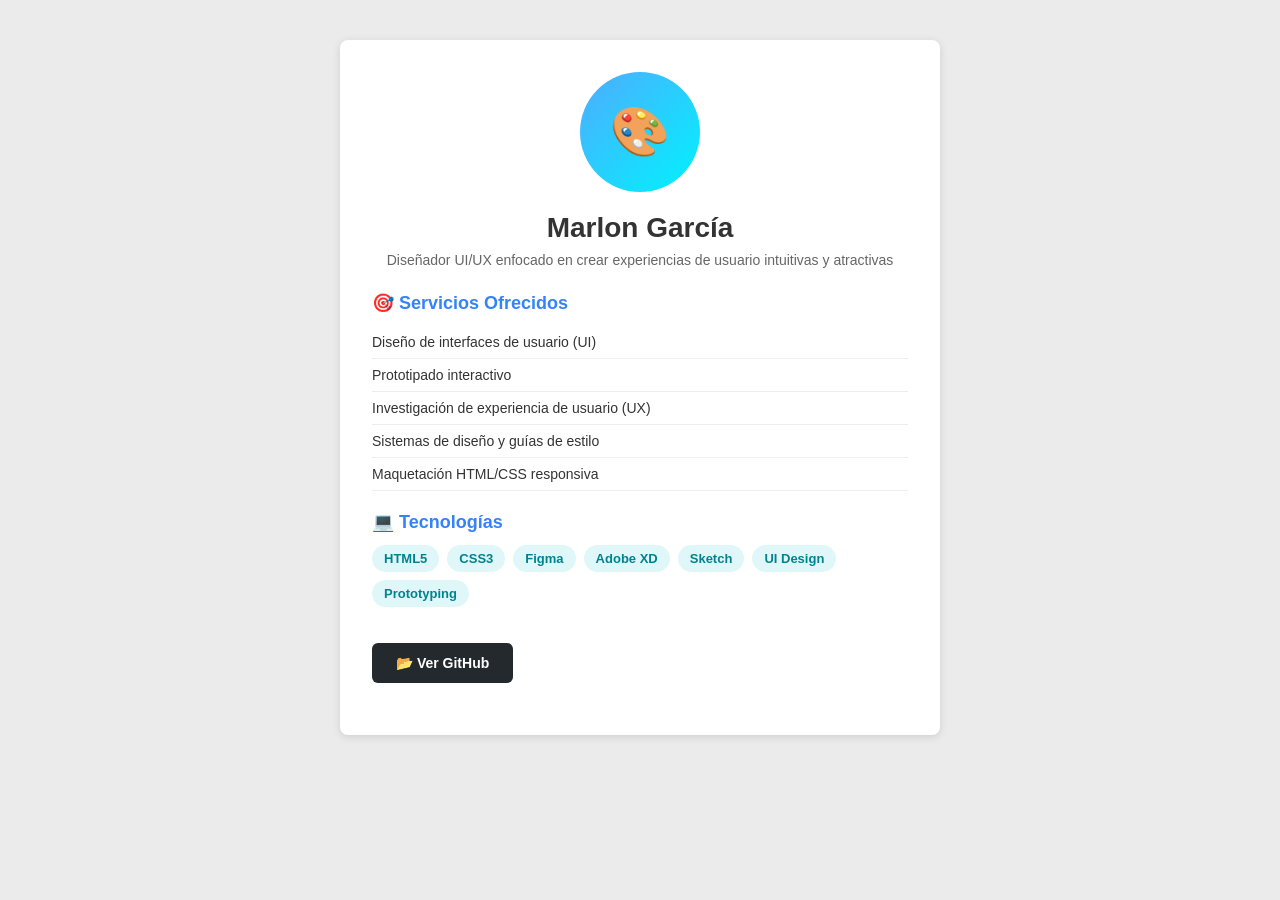
==== portafolio-dev3.html @ 1ff16258 "style: agrega estilos CSS completos a portafolio" ====
<!DOCTYPE html>
<html lang="es">
<head>
    <meta charset="UTF-8">
    <meta name="viewport" content="width=device-width, initial-scale=1.0">
    <title>Portafolio - Marlon</title>
    <link rel="stylesheet" href="styles.css">
    <style>
        .portafolio-card {
            background: white;
            border-radius: 8px;
            padding: 32px;
            max-width: 600px;
            margin: 40px auto;
            box-shadow: 0 2px 8px rgba(0,0,0,0.12);
        }
        .portafolio-avatar {
            width: 120px;
            height: 120px;
            border-radius: 50%;
            background: linear-gradient(135deg, #4facfe 0%, #00f2fe 100%);
            display: flex;
            align-items: center;
            justify-content: center;
            font-size: 48px;
            margin: 0 auto 20px;
        }
        .portafolio-nombre {
            font-size: 28px;
            font-weight: 800;
            text-align: center;
            margin-bottom: 8px;
        }
        .portafolio-descripcion {
            text-align: center;
            color: #666;
            margin-bottom: 24px;
        }
        .portafolio-seccion {
            margin-bottom: 20px;
        }
        .portafolio-seccion h3 {
            font-size: 18px;
            font-weight: 700;
            margin-bottom: 12px;
            color: #3483fa;
        }
        .portafolio-seccion ul {
            list-style: none;
            padding: 0;
        }
        .portafolio-seccion li {
            padding: 8px 0;
            border-bottom: 1px solid #eee;
        }
        .portafolio-tecnologias {
            display: flex;
            flex-wrap: wrap;
            gap: 8px;
        }
        .tech-badge {
            background: #e0f7fa;
            color: #00838f;
            padding: 6px 12px;
            border-radius: 16px;
            font-size: 13px;
            font-weight: 600;
        }
        .portafolio-github {
            display: inline-block;
            background: #24292e;
            color: white;
            padding: 12px 24px;
            border-radius: 6px;
            text-decoration: none;
            font-weight: 600;
            margin-top: 16px;
        }
        .portafolio-github:hover {
            background: #1a1e22;
        }
    </style>
</head>
<body>
    <section class="portafolio-card">
        <div class="portafolio-avatar">🎨</div>
        <h2 class="portafolio-nombre">Marlon García</h2>
        <p class="portafolio-descripcion">Diseñador UI/UX enfocado en crear experiencias de usuario intuitivas y atractivas</p>

        <div class="portafolio-seccion">
            <h3>🎯 Servicios Ofrecidos</h3>
            <ul>
                <li>Diseño de interfaces de usuario (UI)</li>
                <li>Prototipado interactivo</li>
                <li>Investigación de experiencia de usuario (UX)</li>
                <li>Sistemas de diseño y guías de estilo</li>
                <li>Maquetación HTML/CSS responsiva</li>
            </ul>
        </div>

        <div class="portafolio-seccion">
            <h3>💻 Tecnologías</h3>
            <div class="portafolio-tecnologias">
                <span class="tech-badge">HTML5</span>
                <span class="tech-badge">CSS3</span>
                <span class="tech-badge">Figma</span>
                <span class="tech-badge">Adobe XD</span>
                <span class="tech-badge">Sketch</span>
                <span class="tech-badge">UI Design</span>
                <span class="tech-badge">Prototyping</span>
            </div>
        </div>

        <div class="portafolio-seccion">
            <a href="https://github.com/marlon-design" class="portafolio-github" target="_blank">
                📂 Ver GitHub
            </a>
        </div>
    </section>
</body>
</html>
---- styles.css ----
:root {
    --color-amarillo: #fff159;
    --color-azul: #3483fa;
    --color-verde: #00a650;
    --color-naranja: #ff6000;
    --color-texto: #333333;
    --color-gris-bg: #ebebeb;
    --color-gris-borde: #e0e0e0;
    --color-blanco: #ffffff;
    --fuente: 'Nunito', sans-serif;
    --sombra-card: 0 2px 8px rgba(0,0,0,0.12);
    --radio: 8px;
    --ancho-max: 1200px;
}

/* ======= RESET ======= */
*, *::before, *::after {
    box-sizing: border-box;
    margin: 0;
    padding: 0;
}

body {
    font-family: var(--fuente);
    background: var(--color-gris-bg);
    color: var(--color-texto);
    font-size: 14px;
}

a {
    color: inherit;
    text-decoration: none;
}

ul {
    list-style: none;
}

img {
    display: block;
    max-width: 100%;
}

/* ======= UTILIDADES ======= */
.contenedor {
    max-width: var(--ancho-max);
    margin: 0 auto;
    padding: 0 16px;
}

/* ============================================================
   BARRA DE ANUNCIO
   ============================================================ */
.anuncio {
    background: var(--color-azul);
    color: var(--color-blanco);
    text-align: center;
    padding: 8px 16px;
    font-size: 13px;
}

.anuncio a {
    color: var(--color-amarillo);
    font-weight: 700;
}

/* ============================================================
   ENCABEZADO
   ============================================================ */
.encabezado {
    background: var(--color-amarillo);
    position: sticky;
    top: 0;
    z-index: 200;
    box-shadow: 0 1px 4px rgba(0,0,0,0.15);
}

.encabezado-inner {
    display: flex;
    align-items: center;
    gap: 16px;
    padding: 10px 16px;
    max-width: var(--ancho-max);
    margin: 0 auto;
}

/* Logo */
.logo {
    flex-shrink: 0;
    display: flex;
    align-items: center;
}

.logo svg {
    width: 150px;
    height: auto;
}

/* Buscador */
.buscador {
    display: flex;
    flex: 1;
    max-width: 680px;
}

.buscador input {
    width: 100%;
    padding: 11px 16px;
    border: 2px solid transparent;
    border-right: none;
    border-radius: var(--radio) 0 0 var(--radio);
    font-size: 15px;
    font-family: var(--fuente);
    outline: none;
    transition: border-color 0.2s;
}

.buscador input:focus {
    border-color: var(--color-azul);
}

.buscador button {
    background: var(--color-azul);
    border: none;
    padding: 0 18px;
    border-radius: 0 var(--radio) var(--radio) 0;
    cursor: pointer;
    display: flex;
    align-items: center;
    justify-content: center;
    transition: background 0.2s;
}

.buscador button:hover {
    background: #2368c4;
}

.buscador button svg {
    fill: white;
    width: 20px;
    height: 20px;
}

/* Acciones */
.acciones {
    display: flex;
    align-items: center;
    gap: 20px;
    margin-left: auto;
    white-space: nowrap;
    font-size: 13px;
    font-weight: 600;
}

.acciones a {
    transition: opacity 0.2s;
}

.acciones a:hover {
    opacity: 0.7;
}

.acciones .carrito {
    display: flex;
    align-items: center;
    gap: 5px;
}

@media (max-width: 900px) {
    .acciones {
        display: none;
    }
}

@media (max-width: 600px) {
    .logo svg {
        width: 110px;
    }
    .encabezado-inner {
        gap: 10px;
    }
}

/* ============================================================
   NAVEGACIÓN SECUNDARIA
   ============================================================ */
.nav {
    background: var(--color-blanco);
    border-bottom: 1px solid var(--color-gris-borde);
    overflow-x: auto;
    scrollbar-width: none;
}

.nav::-webkit-scrollbar {
    display: none;
}

.nav ul {
    display: flex;
    max-width: var(--ancho-max);
    margin: 0 auto;
    padding: 0 16px;
}

.nav ul li a {
    display: block;
    padding: 11px 14px;
    font-size: 13px;
    white-space: nowrap;
    border-bottom: 2px solid transparent;
    transition: color 0.2s, border-color 0.2s;
}

.nav ul li a:hover {
    color: var(--color-azul);
    border-bottom-color: var(--color-azul);
}

/* ============================================================
   CONTENIDO PRINCIPAL
   ============================================================ */
.principal {
    max-width: var(--ancho-max);
    margin: 16px auto;
    padding: 0 16px;
}

/* ============================================================
   CARRUSEL
   ============================================================ */
.carrusel {
    position: relative;
    border-radius: var(--radio);
    overflow: hidden;
    margin-bottom: 16px;
}

.carrusel-pista {
    display: flex;
    transition: transform 0.45s ease;
}

.slide {
    min-width: 100%;
    height: 240px;
    display: flex;
    align-items: center;
    justify-content: center;
    text-align: center;
    color: var(--color-blanco);
    padding: 24px;
}

.slide-1 {
    background: linear-gradient(135deg, #1a73e8, #0d47a1);
}

.slide-2 {
    background: linear-gradient(135deg, #00c853, #007a3d);
}

.slide-3 {
    background: linear-gradient(135deg, #ff6d00, #bf360c);
}

.slide-contenido h2 {
    font-size: clamp(20px, 4vw, 36px);
    font-weight: 800;
    margin-bottom: 8px;
}

.slide-contenido p {
    font-size: clamp(13px, 2vw, 17px);
    opacity: 0.9;
    margin-bottom: 16px;
}

.slide-btn {
    display: inline-block;
    background: var(--color-blanco);
    border-radius: 4px;
    padding: 10px 24px;
    font-weight: 700;
    font-size: 14px;
    transition: opacity 0.2s;
}

.slide-btn:hover {
    opacity: 0.85;
}

.slide-1 .slide-btn {
    color: #1a73e8;
}

.slide-2 .slide-btn {
    color: #007a3d;
}

.slide-3 .slide-btn {
    color: #bf360c;
}

.carrusel-btn {
    position: absolute;
    top: 50%;
    transform: translateY(-50%);
    background: rgba(255,255,255,0.85);
    border: none;
    width: 36px;
    height: 36px;
    border-radius: 50%;
    font-size: 22px;
    cursor: pointer;
    display: flex;
    align-items: center;
    justify-content: center;
    box-shadow: var(--sombra-card);
    transition: background 0.2s;
}

.carrusel-btn:hover {
    background: var(--color-blanco);
}

.carrusel-btn.prev {
    left: 12px;
}

.carrusel-btn.next {
    right: 12px;
}

.carrusel-puntos {
    position: absolute;
    bottom: 12px;
    left: 50%;
    transform: translateX(-50%);
    display: flex;
    gap: 7px;
}

.carrusel-puntos button {
    width: 9px;
    height: 9px;
    border-radius: 50%;
    border: none;
    background: rgba(255,255,255,0.5);
    cursor: pointer;
    padding: 0;
    transition: background 0.2s;
}

.carrusel-puntos button.activo {
    background: var(--color-blanco);
}

/* ============================================================
   SECCIONES
   ============================================================ */
.seccion {
    background: var(--color-blanco);
    border-radius: var(--radio);
    padding: 24px;
    margin-bottom: 16px;
}

.seccion-encabezado {
    display: flex;
    justify-content: space-between;
    align-items: center;
    margin-bottom: 20px;
}

.seccion-titulo {
    font-size: 20px;
    font-weight: 800;
}

.ver-mas {
    font-size: 13px;
    color: var(--color-azul);
    font-weight: 600;
}

.ver-mas:hover {
    text-decoration: underline;
}

/* ============================================================
   CATEGORÍAS
   ============================================================ */
.grilla-cat {
    display: grid;
    grid-template-columns: repeat(auto-fill, minmax(90px, 1fr));
    gap: 8px;
}

.cat-item {
    display: flex;
    flex-direction: column;
    align-items: center;
    gap: 8px;
    padding: 12px 8px;
    border-radius: var(--radio);
    cursor: pointer;
    transition: background 0.2s;
    text-align: center;
}

.cat-item:hover {
    background: var(--color-gris-bg);
}

.cat-icono {
    width: 60px;
    height: 60px;
    border-radius: 50%;
    display: flex;
    align-items: center;
    justify-content: center;
    font-size: 26px;
}

.cat-item span {
    font-size: 11px;
    line-height: 1.35;
    font-weight: 600;
}

/* ============================================================
   PRODUCTOS
   ============================================================ */
.grilla-productos {
    display: grid;
    grid-template-columns: repeat(auto-fill, minmax(180px, 1fr));
}

.producto-card {
    padding: 16px;
    border-right: 1px solid var(--color-gris-borde);
    border-bottom: 1px solid var(--color-gris-borde);
    cursor: pointer;
    position: relative;
    transition: box-shadow 0.2s;
    display: flex;
    flex-direction: column;
}

.producto-card:hover {
    box-shadow: var(--sombra-card);
    z-index: 1;
}

.producto-emoji {
    font-size: 60px;
    text-align: center;
    margin-bottom: 12px;
    user-select: none;
}

.etiqueta {
    display: inline-block;
    background: var(--color-naranja);
    color: var(--color-blanco);
    font-size: 10px;
    font-weight: 700;
    padding: 2px 6px;
    border-radius: 3px;
    margin-bottom: 6px;
    align-self: flex-start;
}

.producto-nombre {
    font-size: 13px;
    line-height: 1.45;
    margin-bottom: 8px;
    display: -webkit-box;
    -webkit-line-clamp: 2;
    -webkit-box-orient: vertical;
    overflow: hidden;
}

.producto-precio-anterior {
    font-size: 12px;
    color: #999;
    text-decoration: line-through;
}

.producto-precio {
    font-size: 22px;
    font-weight: 300;
}

.producto-descuento {
    font-size: 13px;
    font-weight: 700;
    color: var(--color-verde);
}

.producto-envio {
    font-size: 12px;
    color: var(--color-verde);
    font-weight: 600;
    margin-top: 4px;
}

@media (max-width: 600px) {
    .grilla-productos {
        grid-template-columns: repeat(2, 1fr);
    }
}

/* ============================================================
   PIE DE PÁGINA
   ============================================================ */
.pie {
    background: var(--color-gris-bg);
    border-top: 1px solid #ccc;
    margin-top: 32px;
}

.pie-grilla {
    display: grid;
    grid-template-columns: repeat(auto-fit, minmax(160px, 1fr));
    gap: 24px;
    max-width: var(--ancho-max);
    margin: 0 auto;
    padding: 32px 16px;
}

.pie-columna h4 {
    font-size: 13px;
    font-weight: 800;
    margin-bottom: 12px;
}

.pie-columna a {
    display: block;
    font-size: 13px;
    color: #666;
    margin-bottom: 8px;
}

.pie-columna a:hover {
    color: var(--color-azul);
    text-decoration: underline;
}

.pie-inferior {
    background: var(--color-blanco);
    border-top: 1px solid var(--color-gris-borde);
    text-align: center;
    padding: 14px 16px;
    font-size: 12px;
    color: #999;
}
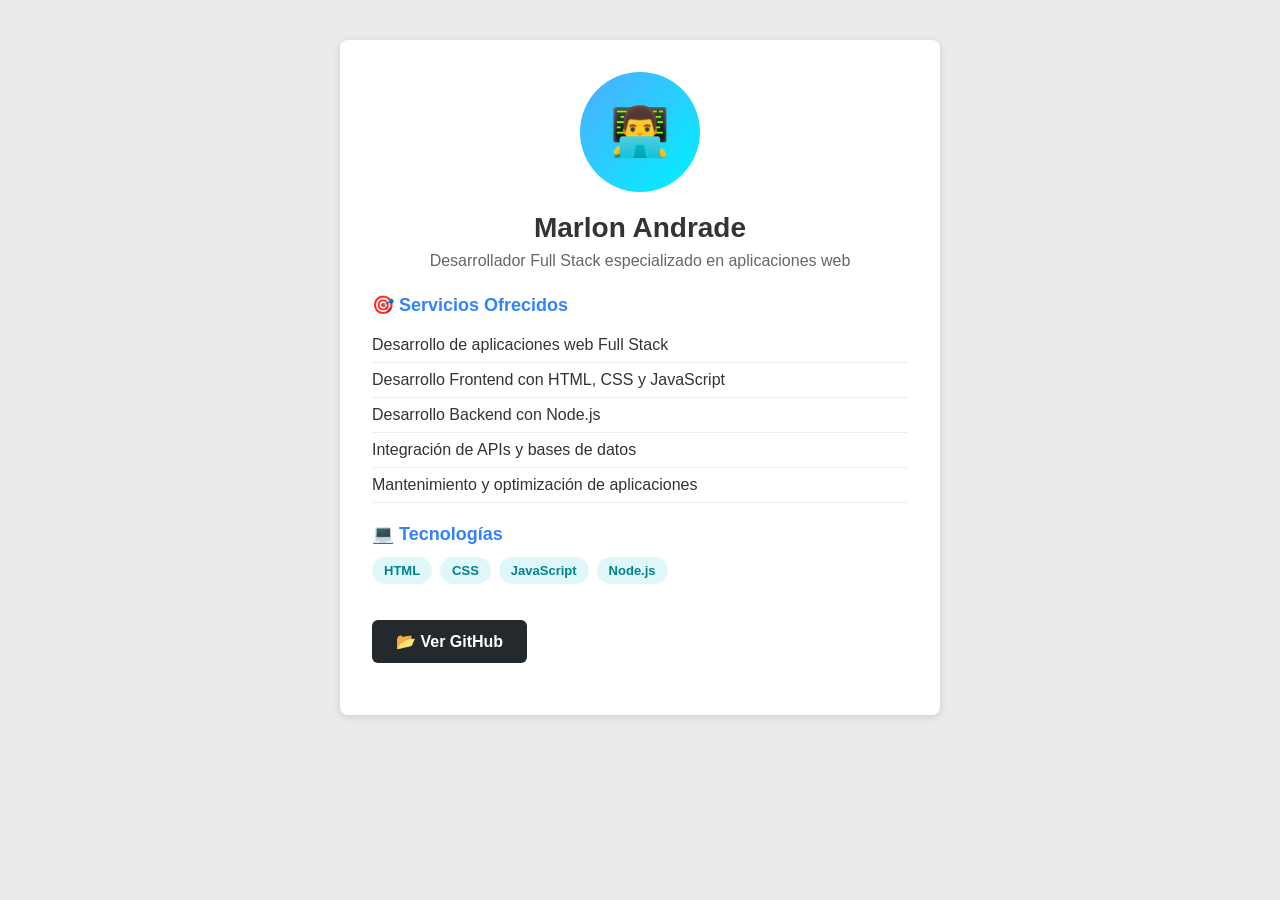
==== commit 1ed79776: "feat: actualizar portafolio dev3 con información de Marlon Andrade Full Stack" ====
--- a/portafolio-dev3.html
+++ b/portafolio-dev3.html
@@ -83,31 +83,28 @@
 </head>
 <body>
     <section class="portafolio-card">
-        <div class="portafolio-avatar">🎨</div>
-        <h2 class="portafolio-nombre">Marlon García</h2>
-        <p class="portafolio-descripcion">Diseñador UI/UX enfocado en crear experiencias de usuario intuitivas y atractivas</p>
+        <div class="portafolio-avatar">👨‍💻</div>
+        <h2 class="portafolio-nombre">Marlon Andrade</h2>
+        <p class="portafolio-descripcion">Desarrollador Full Stack especializado en aplicaciones web</p>
 
         <div class="portafolio-seccion">
             <h3>🎯 Servicios Ofrecidos</h3>
             <ul>
-                <li>Diseño de interfaces de usuario (UI)</li>
-                <li>Prototipado interactivo</li>
-                <li>Investigación de experiencia de usuario (UX)</li>
-                <li>Sistemas de diseño y guías de estilo</li>
-                <li>Maquetación HTML/CSS responsiva</li>
+                <li>Desarrollo de aplicaciones web Full Stack</li>
+                <li>Desarrollo Frontend con HTML, CSS y JavaScript</li>
+                <li>Desarrollo Backend con Node.js</li>
+                <li>Integración de APIs y bases de datos</li>
+                <li>Mantenimiento y optimización de aplicaciones</li>
             </ul>
         </div>
 
         <div class="portafolio-seccion">
             <h3>💻 Tecnologías</h3>
             <div class="portafolio-tecnologias">
-                <span class="tech-badge">HTML5</span>
-                <span class="tech-badge">CSS3</span>
-                <span class="tech-badge">Figma</span>
-                <span class="tech-badge">Adobe XD</span>
-                <span class="tech-badge">Sketch</span>
-                <span class="tech-badge">UI Design</span>
-                <span class="tech-badge">Prototyping</span>
+                <span class="tech-badge">HTML</span>
+                <span class="tech-badge">CSS</span>
+                <span class="tech-badge">JavaScript</span>
+                <span class="tech-badge">Node.js</span>
             </div>
         </div>
 
--- a/styles.css
+++ b/styles.css
@@ -1,557 +1,546 @@
-:root {
-    --color-amarillo: #fff159;
-    --color-azul: #3483fa;
-    --color-verde: #00a650;
-    --color-naranja: #ff6000;
-    --color-texto: #333333;
-    --color-gris-bg: #ebebeb;
-    --color-gris-borde: #e0e0e0;
-    --color-blanco: #ffffff;
-    --fuente: 'Nunito', sans-serif;
-    --sombra-card: 0 2px 8px rgba(0,0,0,0.12);
-    --radio: 8px;
-    --ancho-max: 1200px;
-}
-
-/* ======= RESET ======= */
-*, *::before, *::after {
-    box-sizing: border-box;
-    margin: 0;
-    padding: 0;
-}
-
-body {
-    font-family: var(--fuente);
-    background: var(--color-gris-bg);
-    color: var(--color-texto);
-    font-size: 14px;
-}
-
-a {
-    color: inherit;
-    text-decoration: none;
-}
-
-ul {
-    list-style: none;
-}
-
-img {
-    display: block;
-    max-width: 100%;
-}
-
-/* ======= UTILIDADES ======= */
-.contenedor {
-    max-width: var(--ancho-max);
-    margin: 0 auto;
-    padding: 0 16px;
-}
-
-/* ============================================================
-   BARRA DE ANUNCIO
-   ============================================================ */
-.anuncio {
-    background: var(--color-azul);
-    color: var(--color-blanco);
-    text-align: center;
-    padding: 8px 16px;
-    font-size: 13px;
-}
-
-.anuncio a {
-    color: var(--color-amarillo);
-    font-weight: 700;
-}
-
-/* ============================================================
-   ENCABEZADO
-   ============================================================ */
-.encabezado {
-    background: var(--color-amarillo);
-    position: sticky;
-    top: 0;
-    z-index: 200;
-    box-shadow: 0 1px 4px rgba(0,0,0,0.15);
-}
-
-.encabezado-inner {
-    display: flex;
-    align-items: center;
-    gap: 16px;
-    padding: 10px 16px;
-    max-width: var(--ancho-max);
-    margin: 0 auto;
-}
-
-/* Logo */
-.logo {
-    flex-shrink: 0;
-    display: flex;
-    align-items: center;
-}
-
-.logo svg {
-    width: 150px;
-    height: auto;
-}
-
-/* Buscador */
-.buscador {
-    display: flex;
-    flex: 1;
-    max-width: 680px;
-}
-
-.buscador input {
-    width: 100%;
-    padding: 11px 16px;
-    border: 2px solid transparent;
-    border-right: none;
-    border-radius: var(--radio) 0 0 var(--radio);
-    font-size: 15px;
-    font-family: var(--fuente);
-    outline: none;
-    transition: border-color 0.2s;
-}
-
-.buscador input:focus {
-    border-color: var(--color-azul);
-}
-
-.buscador button {
-    background: var(--color-azul);
-    border: none;
-    padding: 0 18px;
-    border-radius: 0 var(--radio) var(--radio) 0;
-    cursor: pointer;
-    display: flex;
-    align-items: center;
-    justify-content: center;
-    transition: background 0.2s;
-}
-
-.buscador button:hover {
-    background: #2368c4;
-}
-
-.buscador button svg {
-    fill: white;
-    width: 20px;
-    height: 20px;
-}
-
-/* Acciones */
-.acciones {
-    display: flex;
-    align-items: center;
-    gap: 20px;
-    margin-left: auto;
-    white-space: nowrap;
-    font-size: 13px;
-    font-weight: 600;
-}
-
-.acciones a {
-    transition: opacity 0.2s;
-}
-
-.acciones a:hover {
-    opacity: 0.7;
-}
-
-.acciones .carrito {
-    display: flex;
-    align-items: center;
-    gap: 5px;
-}
-
-@media (max-width: 900px) {
-    .acciones {
-        display: none;
-    }
-}
-
-@media (max-width: 600px) {
-    .logo svg {
-        width: 110px;
-    }
-    .encabezado-inner {
-        gap: 10px;
-    }
-}
-
-/* ============================================================
-   NAVEGACIÓN SECUNDARIA
-   ============================================================ */
-.nav {
-    background: var(--color-blanco);
-    border-bottom: 1px solid var(--color-gris-borde);
-    overflow-x: auto;
-    scrollbar-width: none;
-}
-
-.nav::-webkit-scrollbar {
-    display: none;
-}
-
-.nav ul {
-    display: flex;
-    max-width: var(--ancho-max);
-    margin: 0 auto;
-    padding: 0 16px;
-}
-
-.nav ul li a {
-    display: block;
-    padding: 11px 14px;
-    font-size: 13px;
-    white-space: nowrap;
-    border-bottom: 2px solid transparent;
-    transition: color 0.2s, border-color 0.2s;
-}
-
-.nav ul li a:hover {
-    color: var(--color-azul);
-    border-bottom-color: var(--color-azul);
-}
-
-/* ============================================================
-   CONTENIDO PRINCIPAL
-   ============================================================ */
-.principal {
-    max-width: var(--ancho-max);
-    margin: 16px auto;
-    padding: 0 16px;
-}
-
-/* ============================================================
-   CARRUSEL
-   ============================================================ */
-.carrusel {
-    position: relative;
-    border-radius: var(--radio);
-    overflow: hidden;
-    margin-bottom: 16px;
-}
-
-.carrusel-pista {
-    display: flex;
-    transition: transform 0.45s ease;
-}
-
-.slide {
-    min-width: 100%;
-    height: 240px;
-    display: flex;
-    align-items: center;
-    justify-content: center;
-    text-align: center;
-    color: var(--color-blanco);
-    padding: 24px;
-}
-
-.slide-1 {
-    background: linear-gradient(135deg, #1a73e8, #0d47a1);
-}
-
-.slide-2 {
-    background: linear-gradient(135deg, #00c853, #007a3d);
-}
-
-.slide-3 {
-    background: linear-gradient(135deg, #ff6d00, #bf360c);
-}
-
-.slide-contenido h2 {
-    font-size: clamp(20px, 4vw, 36px);
-    font-weight: 800;
-    margin-bottom: 8px;
-}
-
-.slide-contenido p {
-    font-size: clamp(13px, 2vw, 17px);
-    opacity: 0.9;
-    margin-bottom: 16px;
-}
-
-.slide-btn {
-    display: inline-block;
-    background: var(--color-blanco);
-    border-radius: 4px;
-    padding: 10px 24px;
-    font-weight: 700;
-    font-size: 14px;
-    transition: opacity 0.2s;
-}
-
-.slide-btn:hover {
-    opacity: 0.85;
-}
-
-.slide-1 .slide-btn {
-    color: #1a73e8;
-}
-
-.slide-2 .slide-btn {
-    color: #007a3d;
-}
-
-.slide-3 .slide-btn {
-    color: #bf360c;
-}
-
-.carrusel-btn {
-    position: absolute;
-    top: 50%;
-    transform: translateY(-50%);
-    background: rgba(255,255,255,0.85);
-    border: none;
-    width: 36px;
-    height: 36px;
-    border-radius: 50%;
-    font-size: 22px;
-    cursor: pointer;
-    display: flex;
-    align-items: center;
-    justify-content: center;
-    box-shadow: var(--sombra-card);
-    transition: background 0.2s;
-}
-
-.carrusel-btn:hover {
-    background: var(--color-blanco);
-}
-
-.carrusel-btn.prev {
-    left: 12px;
-}
-
-.carrusel-btn.next {
-    right: 12px;
-}
-
-.carrusel-puntos {
-    position: absolute;
-    bottom: 12px;
-    left: 50%;
-    transform: translateX(-50%);
-    display: flex;
-    gap: 7px;
-}
-
-.carrusel-puntos button {
-    width: 9px;
-    height: 9px;
-    border-radius: 50%;
-    border: none;
-    background: rgba(255,255,255,0.5);
-    cursor: pointer;
-    padding: 0;
-    transition: background 0.2s;
-}
-
-.carrusel-puntos button.activo {
-    background: var(--color-blanco);
-}
-
-/* ============================================================
-   SECCIONES
-   ============================================================ */
-.seccion {
-    background: var(--color-blanco);
-    border-radius: var(--radio);
-    padding: 24px;
-    margin-bottom: 16px;
-}
-
-.seccion-encabezado {
-    display: flex;
-    justify-content: space-between;
-    align-items: center;
-    margin-bottom: 20px;
-}
-
-.seccion-titulo {
-    font-size: 20px;
-    font-weight: 800;
-}
-
-.ver-mas {
-    font-size: 13px;
-    color: var(--color-azul);
-    font-weight: 600;
-}
-
-.ver-mas:hover {
-    text-decoration: underline;
-}
-
-/* ============================================================
-   CATEGORÍAS
-   ============================================================ */
-.grilla-cat {
-    display: grid;
-    grid-template-columns: repeat(auto-fill, minmax(90px, 1fr));
-    gap: 8px;
-}
-
-.cat-item {
-    display: flex;
-    flex-direction: column;
-    align-items: center;
-    gap: 8px;
-    padding: 12px 8px;
-    border-radius: var(--radio);
-    cursor: pointer;
-    transition: background 0.2s;
-    text-align: center;
-}
-
-.cat-item:hover {
-    background: var(--color-gris-bg);
-}
-
-.cat-icono {
-    width: 60px;
-    height: 60px;
-    border-radius: 50%;
-    display: flex;
-    align-items: center;
-    justify-content: center;
-    font-size: 26px;
-}
-
-.cat-item span {
-    font-size: 11px;
-    line-height: 1.35;
-    font-weight: 600;
-}
-
-/* ============================================================
-   PRODUCTOS
-   ============================================================ */
-.grilla-productos {
-    display: grid;
-    grid-template-columns: repeat(auto-fill, minmax(180px, 1fr));
-}
-
-.producto-card {
-    padding: 16px;
-    border-right: 1px solid var(--color-gris-borde);
-    border-bottom: 1px solid var(--color-gris-borde);
-    cursor: pointer;
-    position: relative;
-    transition: box-shadow 0.2s;
-    display: flex;
-    flex-direction: column;
-}
-
-.producto-card:hover {
-    box-shadow: var(--sombra-card);
-    z-index: 1;
-}
-
-.producto-emoji {
-    font-size: 60px;
-    text-align: center;
-    margin-bottom: 12px;
-    user-select: none;
-}
-
-.etiqueta {
-    display: inline-block;
-    background: var(--color-naranja);
-    color: var(--color-blanco);
-    font-size: 10px;
-    font-weight: 700;
-    padding: 2px 6px;
-    border-radius: 3px;
-    margin-bottom: 6px;
-    align-self: flex-start;
-}
-
-.producto-nombre {
-    font-size: 13px;
-    line-height: 1.45;
-    margin-bottom: 8px;
-    display: -webkit-box;
-    -webkit-line-clamp: 2;
-    -webkit-box-orient: vertical;
-    overflow: hidden;
-}
-
-.producto-precio-anterior {
-    font-size: 12px;
-    color: #999;
-    text-decoration: line-through;
-}
-
-.producto-precio {
-    font-size: 22px;
-    font-weight: 300;
-}
-
-.producto-descuento {
-    font-size: 13px;
-    font-weight: 700;
-    color: var(--color-verde);
-}
-
-.producto-envio {
-    font-size: 12px;
-    color: var(--color-verde);
-    font-weight: 600;
-    margin-top: 4px;
-}
-
-@media (max-width: 600px) {
-    .grilla-productos {
-        grid-template-columns: repeat(2, 1fr);
-    }
-}
-
-/* ============================================================
-   PIE DE PÁGINA
-   ============================================================ */
-.pie {
-    background: var(--color-gris-bg);
-    border-top: 1px solid #ccc;
-    margin-top: 32px;
-}
-
-.pie-grilla {
-    display: grid;
-    grid-template-columns: repeat(auto-fit, minmax(160px, 1fr));
-    gap: 24px;
-    max-width: var(--ancho-max);
-    margin: 0 auto;
-    padding: 32px 16px;
-}
-
-.pie-columna h4 {
-    font-size: 13px;
-    font-weight: 800;
-    margin-bottom: 12px;
-}
-
-.pie-columna a {
-    display: block;
-    font-size: 13px;
-    color: #666;
-    margin-bottom: 8px;
-}
-
-.pie-columna a:hover {
-    color: var(--color-azul);
-    text-decoration: underline;
-}
-
-.pie-inferior {
-    background: var(--color-blanco);
-    border-top: 1px solid var(--color-gris-borde);
-    text-align: center;
-    padding: 14px 16px;
-    font-size: 12px;
-    color: #999;
-}
+/* =========================
+RESET
+========================= */
+
+*{
+margin:0;
+padding:0;
+box-sizing:border-box;
+}
+
+body{
+font-family:'Nunito',sans-serif;
+background:#ebebeb;
+color:#333;
+}
+
+a{
+text-decoration:none;
+color:inherit;
+}
+
+img{
+max-width:100%;
+display:block;
+}
+
+/* =========================
+ANUNCIO SUPERIOR
+========================= */
+
+.anuncio{
+background:#3483fa;
+color:white;
+text-align:center;
+padding:8px;
+font-size:13px;
+}
+
+/* =========================
+NAVBAR
+========================= */
+
+.navbar{
+background:#ffd600;
+padding-bottom:10px;
+}
+
+.nav-container{
+max-width:1200px;
+margin:auto;
+display:flex;
+align-items:center;
+gap:20px;
+padding:10px 20px;
+}
+
+/* LOGO */
+
+.logo img{
+height:40px;
+}
+
+/* BUSCADOR */
+
+.search-container{
+flex:1;
+display:flex;
+}
+
+.search-input{
+flex:1;
+height:40px;
+border:none;
+padding:10px;
+font-size:15px;
+border-radius:6px 0 0 6px;
+}
+
+.search-btn{
+width:50px;
+border:none;
+background:white;
+border-radius:0 6px 6px 0;
+cursor:pointer;
+font-size:18px;
+}
+
+/* PROMO */
+
+.promo-banner{
+font-size:14px;
+}
+
+/* NAV BOTTOM */
+
+.nav-bottom .nav-container{
+justify-content:space-between;
+}
+
+.nav-right{
+display:flex;
+align-items:center;
+gap:18px;
+font-size:14px;
+}
+
+.nav-right button{
+background:none;
+border:none;
+font-weight:700;
+cursor:pointer;
+}
+
+.location-btn{
+background:none;
+border:none;
+font-size:14px;
+cursor:pointer;
+}
+
+/* =========================
+HERO
+========================= */
+
+.hero{
+max-width:1200px;
+margin:30px auto;
+padding:0 20px;
+}
+
+.hero-slider{
+position:relative;
+}
+
+.hero-slide{
+display:none;
+}
+
+.hero-slide.active{
+display:block;
+}
+
+/* HERO CONTENIDO */
+
+.hero-inner{
+display:flex;
+justify-content:space-between;
+align-items:center;
+background:linear-gradient(180deg,#ffd600,#ffd94c);
+border-radius:10px;
+padding:40px;
+}
+
+/* HERO TEXTO */
+
+.hero-badge{
+background:white;
+padding:6px 14px;
+border-radius:20px;
+font-size:12px;
+font-weight:700;
+display:inline-block;
+margin-bottom:10px;
+}
+
+.hero-title{
+font-size:50px;
+font-weight:900;
+line-height:1.1;
+}
+
+.hero-title span{
+display:block;
+}
+
+.hero-sub{
+margin-top:10px;
+font-weight:700;
+}
+
+/* HERO CARD */
+
+.hero-card{
+background:white;
+padding:20px;
+border-radius:14px;
+width:300px;
+box-shadow:0 10px 30px rgba(0,0,0,0.1);
+}
+
+.promo-top{
+font-size:12px;
+text-align:center;
+color:#666;
+}
+
+.promo-big{
+font-size:34px;
+font-weight:900;
+text-align:center;
+margin:10px 0;
+}
+
+.promo-code{
+text-align:center;
+font-weight:700;
+}
+
+.btn-primary{
+display:block;
+background:#1f3a6d;
+color:white;
+text-align:center;
+padding:12px;
+border-radius:10px;
+margin-top:12px;
+font-weight:800;
+}
+
+/* =========================
+SLIDER DOTS
+========================= */
+
+.hero-dots{
+display:flex;
+justify-content:center;
+margin-top:15px;
+gap:8px;
+}
+
+.dot{
+width:10px;
+height:10px;
+border-radius:50%;
+background:#ccc;
+cursor:pointer;
+}
+
+.dot.active{
+background:#3483fa;
+transform:scale(1.2);
+}
+
+/* =========================
+FEATURE CARDS
+========================= */
+
+.feature-row{
+max-width:1200px;
+margin:20px auto;
+padding:0 20px;
+}
+
+.feature-cards{
+display:flex;
+gap:20px;
+justify-content:center;
+}
+
+.feature-card{
+background:white;
+padding:20px;
+border-radius:12px;
+width:180px;
+text-align:center;
+box-shadow:0 5px 15px rgba(0,0,0,0.05);
+transition:.3s;
+}
+
+.feature-card:hover{
+transform:translateY(-5px);
+}
+
+.feature-icon{
+font-size:28px;
+margin-bottom:8px;
+}
+
+.feature-title{
+font-weight:700;
+}
+
+/* ========================================
+SECCION DESARROLLADORES 
+======================================== */
+
+.portfolio{
+max-width:1200px;
+margin:60px auto;
+padding:0 20px;
+}
+
+.section-title{
+text-align:center;
+font-size:32px;
+font-weight:800;
+margin-bottom:10px;
+}
+
+.section-subtitle{
+text-align:center;
+color:#666;
+margin-bottom:40px;
+}
+
+/* GRID */
+
+.dev-grid{
+display:grid;
+grid-template-columns:repeat(auto-fit,minmax(280px,1fr));
+gap:30px;
+}
+
+/* CARD */
+
+.dev-card{
+background:white;
+border-radius:16px;
+padding:25px;
+box-shadow:0 10px 30px rgba(0,0,0,0.08);
+transition:all .35s ease;
+position:relative;
+overflow:hidden;
+}
+
+.dev-card:hover{
+transform:translateY(-10px);
+box-shadow:0 20px 45px rgba(0,0,0,0.15);
+}
+
+/* HEADER */
+
+.dev-header{
+text-align:center;
+margin-bottom:15px;
+}
+
+/* FOTO */
+
+.dev-avatar{
+width:100px;
+height:100px;
+margin:auto;
+border-radius:50%;
+overflow:hidden;
+border:4px solid #ffd600;
+margin-bottom:12px;
+}
+
+.dev-avatar img{
+width:100%;
+height:100%;
+object-fit:cover;
+}
+
+/* INFO */
+
+.dev-info h3{
+font-size:20px;
+font-weight:800;
+margin-bottom:4px;
+}
+
+.dev-role{
+font-size:14px;
+color:#666;
+}
+
+/* DESCRIPCION */
+
+.dev-description{
+font-size:14px;
+text-align:center;
+color:#555;
+margin:15px 0;
+}
+
+/* TECNOLOGIAS */
+
+.dev-section h4{
+font-size:14px;
+margin-bottom:8px;
+text-align:center;
+}
+
+.tech-tags{
+display:flex;
+flex-wrap:wrap;
+justify-content:center;
+gap:8px;
+margin-bottom:15px;
+}
+
+.tech-tag{
+background:#f1f1f1;
+padding:6px 10px;
+border-radius:8px;
+font-size:12px;
+font-weight:700;
+}
+
+/* COLORES TECNOLOGIAS */
+
+.tech-tag:nth-child(1){
+background:#ffe5e5;
+}
+
+.tech-tag:nth-child(2){
+background:#e5f2ff;
+}
+
+.tech-tag:nth-child(3){
+background:#fff4d6;
+}
+
+.tech-tag:nth-child(4){
+background:#e7ffe8;
+}
+
+/* BOTON */
+
+.dev-links{
+text-align:center;
+}
+
+.dev-btn{
+display:inline-block;
+background:#3483fa;
+color:white;
+padding:8px 16px;
+border-radius:8px;
+font-size:13px;
+font-weight:700;
+transition:.3s;
+}
+
+.dev-btn:hover{
+background:#2968c8;
+transform:scale(1.05);
+}
+
+/* EFECTO DECORATIVO */
+
+.dev-card::before{
+content:"";
+position:absolute;
+top:-40px;
+right:-40px;
+width:120px;
+height:120px;
+background:#ffd600;
+border-radius:50%;
+opacity:.2;
+}
+/* =========================
+RESPONSIVE
+========================= */
+
+@media (max-width:900px){
+
+.hero-inner{
+flex-direction:column;
+gap:20px;
+text-align:center;
+}
+
+.hero-title{
+font-size:36px;
+}
+
+.feature-cards{
+flex-wrap:wrap;
+}
+
+}
+
+@media (max-width:600px){
+
+.nav-container{
+flex-direction:column;
+align-items:flex-start;
+}
+
+.nav-right{
+flex-wrap:wrap;
+}
+
+.search-container{
+width:100%;
+}
+
+}
+/* =========================
+FOOTER PROFESIONAL
+========================= */
+
+.footer{
+background:#ffffff;
+margin-top:60px;
+border-top:1px solid #e6e6e6;
+}
+
+.footer-container{
+max-width:1200px;
+margin:auto;
+padding:40px 20px;
+}
+
+.footer-grid{
+display:grid;
+grid-template-columns:repeat(auto-fit,minmax(200px,1fr));
+gap:40px;
+}
+
+/* COLUMNAS */
+
+.footer-col h4{
+font-size:14px;
+font-weight:800;
+margin-bottom:15px;
+color:#333;
+}
+
+.footer-col a{
+display:block;
+font-size:13px;
+color:#666;
+margin-bottom:8px;
+transition:.25s;
+}
+
+.footer-col a:hover{
+color:#3483fa;
+padding-left:4px;
+}
+
+/* PARTE INFERIOR */
+
+.footer-bottom{
+border-top:1px solid #eee;
+text-align:center;
+padding:15px;
+font-size:12px;
+color:#888;
+background:#fafafa;
+}
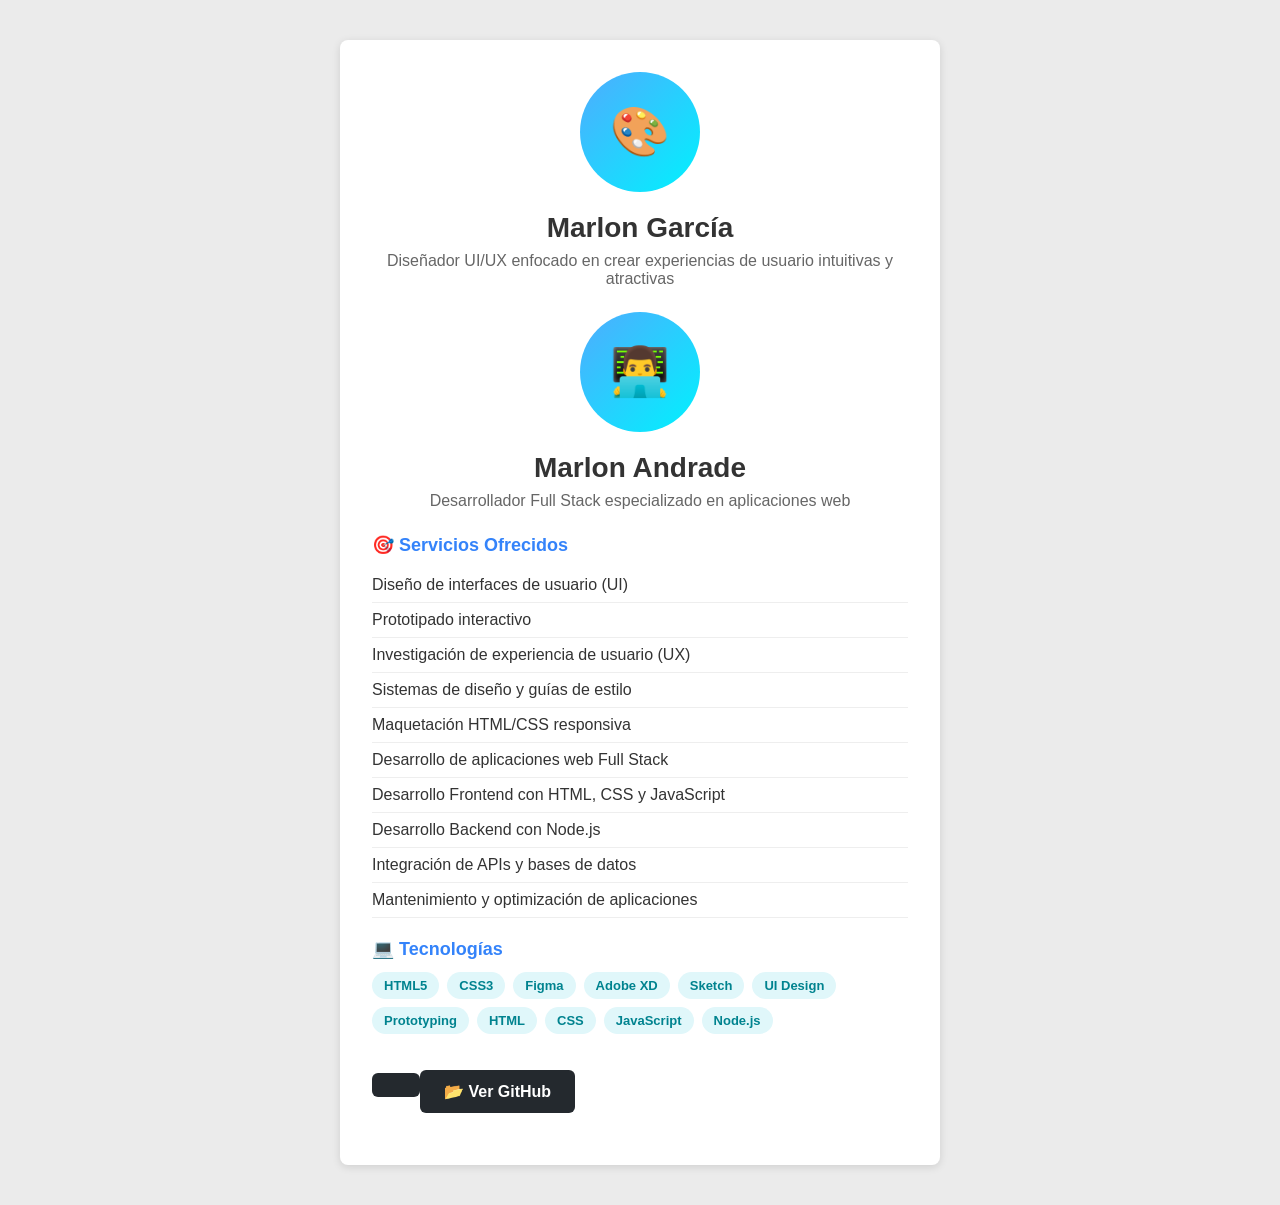
==== commit a242f131: "Merge branch 'main' into dev" ====
--- a/portafolio-dev3.html
+++ b/portafolio-dev3.html
@@ -83,6 +83,9 @@
 </head>
 <body>
     <section class="portafolio-card">
+        <div class="portafolio-avatar">🎨</div>
+        <h2 class="portafolio-nombre">Marlon García</h2>
+        <p class="portafolio-descripcion">Diseñador UI/UX enfocado en crear experiencias de usuario intuitivas y atractivas</p>
         <div class="portafolio-avatar">👨‍💻</div>
         <h2 class="portafolio-nombre">Marlon Andrade</h2>
         <p class="portafolio-descripcion">Desarrollador Full Stack especializado en aplicaciones web</p>
@@ -90,6 +93,11 @@
         <div class="portafolio-seccion">
             <h3>🎯 Servicios Ofrecidos</h3>
             <ul>
+                <li>Diseño de interfaces de usuario (UI)</li>
+                <li>Prototipado interactivo</li>
+                <li>Investigación de experiencia de usuario (UX)</li>
+                <li>Sistemas de diseño y guías de estilo</li>
+                <li>Maquetación HTML/CSS responsiva</li>
                 <li>Desarrollo de aplicaciones web Full Stack</li>
                 <li>Desarrollo Frontend con HTML, CSS y JavaScript</li>
                 <li>Desarrollo Backend con Node.js</li>
@@ -101,6 +109,13 @@
         <div class="portafolio-seccion">
             <h3>💻 Tecnologías</h3>
             <div class="portafolio-tecnologias">
+                <span class="tech-badge">HTML5</span>
+                <span class="tech-badge">CSS3</span>
+                <span class="tech-badge">Figma</span>
+                <span class="tech-badge">Adobe XD</span>
+                <span class="tech-badge">Sketch</span>
+                <span class="tech-badge">UI Design</span>
+                <span class="tech-badge">Prototyping</span>
                 <span class="tech-badge">HTML</span>
                 <span class="tech-badge">CSS</span>
                 <span class="tech-badge">JavaScript</span>
@@ -110,6 +125,7 @@
 
         <div class="portafolio-seccion">
             <a href="https://github.com/marlon-design" class="portafolio-github" target="_blank">
+            <a href="https://github.com/Yesit21" class="portafolio-github" target="_blank">
                 📂 Ver GitHub
             </a>
         </div>
